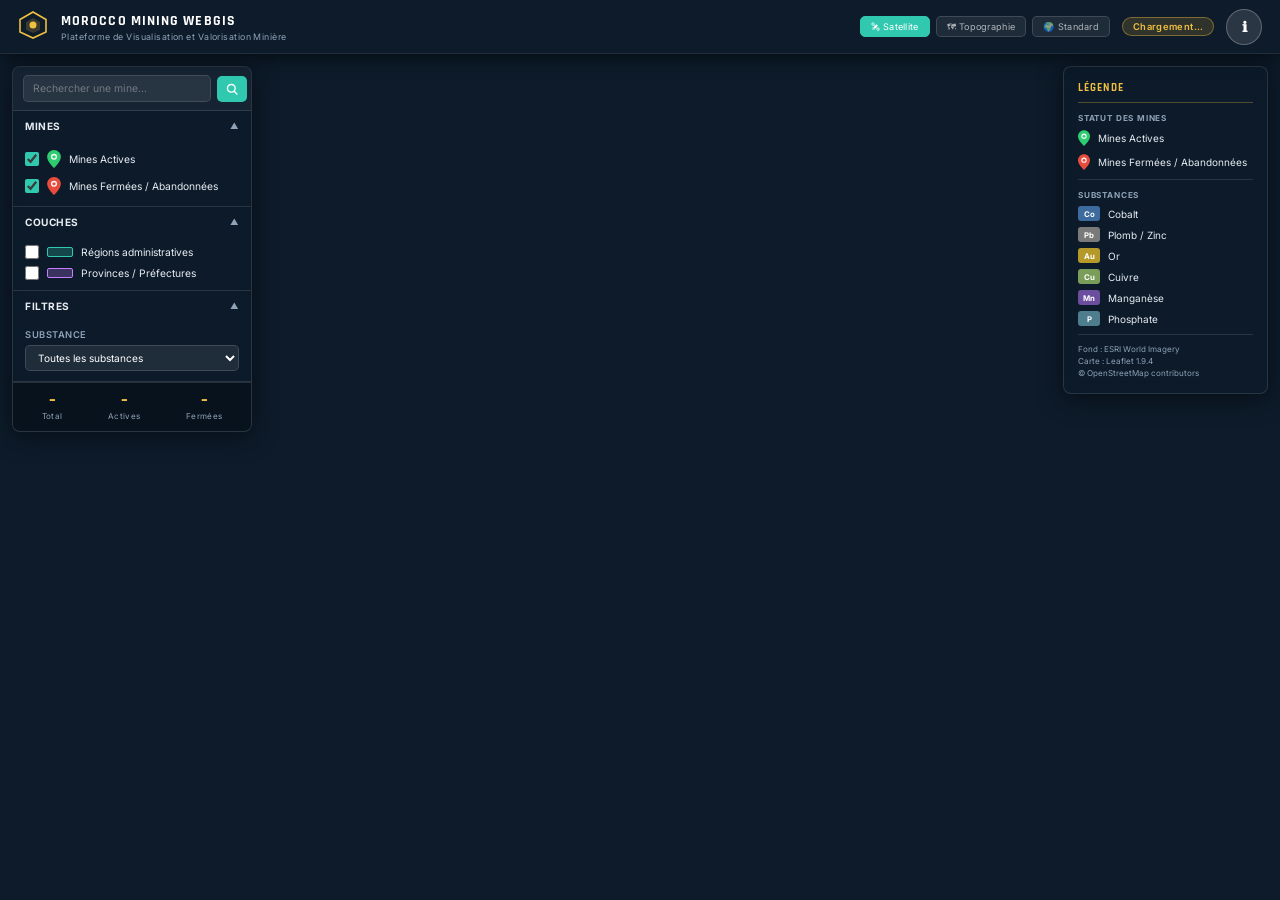
==== index.html @ fded6b50 "Prettier code shape and province regions couches and pdf done" ====
<!DOCTYPE html>
<html lang="fr">
<head>
<meta charset="UTF-8"/>
<meta name="viewport" content="width=device-width, initial-scale=1.0"/>
<title>Morocco Mining WebGIS</title>
<link rel="stylesheet" href="https://unpkg.com/leaflet@1.9.4/dist/leaflet.css"
  integrity="sha256-p4NxAoJBhIIN+hmNHrzRCf9tD/miZyoHS5obTRR9BMY=" crossorigin="anonymous"/>
<link href="https://fonts.googleapis.com/css2?family=Rajdhani:wght@500;600;700&family=Inter:wght@300;400;500;600&display=swap" rel="stylesheet"/>
<link rel="stylesheet" href="css/style.css"/>
<meta name="description" content="Morocco Mining WebGIS — Plateforme nationale de visualisation et valorisation minière. Cartographie interactive des sites miniers actifs et fermés du Maroc, données géologiques, environnementales et de production."/>
<meta property="og:title" content="Morocco Mining WebGIS"/>
<meta property="og:description" content="Plateforme nationale de visualisation et valorisation minière du Maroc."/>
<meta property="og:type" content="website"/>
<link rel="icon" type="image/svg+xml" href="data:image/svg+xml,%3Csvg xmlns='http://www.w3.org/2000/svg' viewBox='0 0 30 30'%3E%3Crect width='30' height='30' fill='%230d1b2a'/%3E%3Cpolygon points='15,3 27,9.5 27,21.5 15,28 3,21.5 3,9.5' stroke='%23f0c040' stroke-width='1.8' fill='none'/%3E%3Cpolygon points='15,9 21,12.5 21,19.5 15,23 9,19.5 9,12.5' fill='%23f0c040' opacity='.3'/%3E%3Ccircle cx='15' cy='15' r='3.2' fill='%23f0c040'/%3E%3C/svg%3E"/>
<!--
  Content-Security-Policy : désormais définie côté serveur via le fichier .htaccess
  (plus fiable et plus complète qu'une balise <meta>, notamment pour frame-ancestors).
  Voir le fichier .htaccess fourni séparément.
-->
</head>
<body>

<!-- ══════════════════════════════════════════
     TOP BAR
══════════════════════════════════════════ -->
<header class="topbar">
  <div class="topbar-left">
    <div class="topbar-logo">
      <svg viewBox="0 0 30 30" fill="none">
        <polygon points="15,2 28,9.5 28,22 15,28 2,22 2,9.5" stroke="#f0c040" stroke-width="1.6" fill="none"/>
        <polygon points="15,8 22,12 22,20 15,23 8,20 8,12" fill="#f0c040" opacity=".2"/>
        <circle cx="15" cy="15" r="3.5" fill="#f0c040"/>
      </svg>
    </div>
    <div>
      <div class="topbar-title">Morocco Mining WebGIS</div>
      <div class="topbar-subtitle">Plateforme de Visualisation et Valorisation Minière</div>
    </div>
  </div>
  <div style="display:flex;align-items:center;gap:12px;">
    <!-- Basemap switcher -->
    <div class="basemap-switcher">
      <button class="bm-btn active" id="bm-satellite">🛰 Satellite</button>
      <button class="bm-btn" id="bm-topo">🗺 Topographie</button>
      <button class="bm-btn" id="bm-osm">🌍 Standard</button>
    </div>
    <span class="topbar-badge" id="topbar-count">Chargement…</span>
    <button class="btn-info" id="btn-about" title="À propos de ce site">ℹ</button>
  </div>
</header>

<!-- ══ MODAL À PROPOS ══ -->
<div class="about-overlay" id="about-overlay" onclick="if(event.target===this)closeAbout()">
  <div class="about-modal">
    <div class="about-header">
      <div class="about-logo">
        <svg viewBox="0 0 40 40" fill="none">
          <polygon points="20,2 37,11.5 37,29.5 20,38 3,29.5 3,11.5" stroke="#f0c040" stroke-width="1.8" fill="none"/>
          <polygon points="20,9 30,14.5 30,26 20,31 10,26 10,14.5" fill="#f0c040" opacity=".2"/>
          <circle cx="20" cy="20" r="4.5" fill="#f0c040"/>
        </svg>
        <div>
          <div class="about-header-title">Morocco Mining WebGIS</div>
          <div class="about-header-sub">Plateforme Nationale de Visualisation et Valorisation Minière</div>
        </div>
      </div>
      <button class="about-close" onclick="closeAbout()">✕</button>
    </div>
    <div class="about-body">
      <div class="about-section-title">Objectif de la plateforme</div>
      <p>
        Morocco Mining WebGIS est une plateforme numérique nationale développée dans le cadre d'un projet de thèse doctorale.
        Elle a pour objectif de centraliser, visualiser et analyser les données minières du Maroc à travers une interface cartographique interactive.
      </p>
      <p>
        La plateforme permet de localiser les sites miniers historiques et actifs, d'accéder aux fiches scientifiques détaillées
        de chaque mine, et de consulter les données géologiques, environnementales et de production issues de la littérature scientifique.
      </p>

      <div class="about-section-title">Contenu & données</div>
      <div class="about-grid">
        <div class="about-card">
          <div class="about-card-title">🪨 Géologie</div>
          <div class="about-card-text">Type de gisement, minéralogie, structure, genèse des corps minéralisés.</div>
        </div>
        <div class="about-card">
          <div class="about-card-title">⚗️ Géochimie</div>
          <div class="about-card-text">Contamination en métaux lourds, indices de pollution, potentiel DMA.</div>
        </div>
        <div class="about-card">
          <div class="about-card-title">🏭 Production</div>
          <div class="about-card-text">Historique d'exploitation, tonnages extraits, réserves et phases minières.</div>
        </div>
        <div class="about-card">
          <div class="about-card-title">🌿 Environnement</div>
          <div class="about-card-text">Impacts sur les sols, eaux souterraines et communautés exposées.</div>
        </div>
      </div>

      <div class="about-section-title">Légende des symboles</div>
      <div class="about-legend">
        <div class="about-legend-item">
          <svg width="34" height="40" viewBox="0 0 44 52">
            <circle cx="22" cy="21" r="19" fill="#eafaf1" stroke="#1a7a45" stroke-width="2.2"/>
            <path d="M8 21 Q8 7 22 6 Q36 7 36 21 Z" fill="#1a7a45"/>
            <rect x="6" y="20" width="32" height="4.5" rx="2.2" fill="#1a7a45"/>
            <rect x="14" y="12" width="16" height="11" rx="2" fill="#eafaf1" opacity=".85"/>
            <path d="M13 12 Q18 8 26 10" stroke="#eafaf1" stroke-width="2" fill="none" stroke-linecap="round" opacity=".6"/>
            <polygon points="22,42 15,31 29,31" fill="#1a7a45"/>
          </svg>
          Mine active (en exploitation)
        </div>
        <div class="about-legend-item">
          <svg width="34" height="40" viewBox="0 0 44 52">
            <circle cx="22" cy="21" r="19" fill="#fdf0ef" stroke="#c0392b" stroke-width="2.2"/>
            <path d="M8 21 Q8 7 22 6 Q36 7 36 21 Z" fill="#c0392b"/>
            <rect x="6" y="20" width="32" height="4.5" rx="2.2" fill="#c0392b"/>
            <rect x="14" y="12" width="16" height="11" rx="2" fill="#fdf0ef" opacity=".85"/>
            <path d="M13 12 Q18 8 26 10" stroke="#fdf0ef" stroke-width="2" fill="none" stroke-linecap="round" opacity=".6"/>
            <polygon points="22,42 15,31 29,31" fill="#c0392b"/>
          </svg>
          Mine fermée ou abandonnée
        </div>
      </div>

      <div style="margin-top:16px;padding-top:14px;border-top:1px solid #dde1e8;text-align:center;">
        <div style="font-size:12pt;font-weight:700;color:#1a1f2e;font-family:'Times New Roman',Times,serif;margin-bottom:4px;">
          IMAD SEFRITI
        </div>
        <div style="font-size:10.5pt;color:#718096;">
          Développé dans le cadre d'une thèse doctorale · Université Cadi Ayyad, Marrakech · 2026
        </div>
      </div>
    </div>
  </div>
</div>

<!-- ══════════════════════════════════════════
     MAP
══════════════════════════════════════════ -->
<div id="map"></div>

<!-- ══════════════════════════════════════════
     LEFT PANEL
══════════════════════════════════════════ -->
<div class="left-panel">

  <!-- Search -->
  <div class="lp-search">
    <input type="text" id="search-input" placeholder="Rechercher une mine…" autocomplete="off"/>
    <button id="search-btn" aria-label="Rechercher">
      <svg viewBox="0 0 20 20" fill="none">
        <circle cx="9" cy="9" r="5.5" stroke="currentColor" stroke-width="2"/>
        <path d="M13.5 13.5L17 17" stroke="currentColor" stroke-width="2" stroke-linecap="round"/>
      </svg>
    </button>
  </div>
  <div class="lp-results" id="lp-results" hidden></div>

  <!-- Scrollable layers -->
  <div class="lp-scroll">

    <!-- Mines group -->
    <div class="lp-group">
      <div class="lp-group-header" data-target="grp-mines">
        <span class="lp-group-title">Mines</span>
        <span class="lp-chevron" id="chev-mines">▲</span>
      </div>
      <div class="lp-group-body" id="grp-mines">
        <label class="lp-layer">
          <input type="checkbox" id="chk-active" checked/>
          <span class="lp-pin active"></span>
          Mines Actives
        </label>
        <label class="lp-layer">
          <input type="checkbox" id="chk-inactive" checked/>
          <span class="lp-pin closed"></span>
          Mines Fermées / Abandonnées
        </label>
      </div>
    </div>

    <!-- Couches complémentaires -->
    <div class="lp-group">
      <div class="lp-group-header" data-target="grp-layers">
        <span class="lp-group-title">Couches</span>
        <span class="lp-chevron" id="chev-layers">▲</span>
      </div>
      <div class="lp-group-body" id="grp-layers">
        <label class="lp-layer">
          <input type="checkbox" id="chk-regions"/>
          <span class="lp-swatch" style="background:rgba(48,201,176,.25);border-color:#30c9b0;"></span>
          Régions administratives
        </label>
        <label class="lp-layer">
          <input type="checkbox" id="chk-provinces"/>
          <span class="lp-swatch" style="background:rgba(199,125,255,.25);border-color:#c77dff;"></span>
          Provinces / Préfectures
        </label>
      </div>
    </div>

    <!-- Filtre statut -->
    <div class="lp-group">
      <div class="lp-group-header" data-target="grp-filter">
        <span class="lp-group-title">Filtres</span>
        <span class="lp-chevron" id="chev-filter">▲</span>
      </div>
      <div class="lp-group-body" id="grp-filter">
        <div style="display:flex;flex-direction:column;gap:5px;">
          <label style="font-size:.72rem;color:var(--text-muted);font-weight:600;letter-spacing:.06em;text-transform:uppercase;">Substance</label>
          <select id="filter-sub" style="background:rgba(255,255,255,.08);border:1px solid rgba(255,255,255,.15);border-radius:5px;color:#fff;font-family:'Inter',sans-serif;font-size:.78rem;padding:5px 8px;outline:none;cursor:pointer;">
            <option value="">Toutes les substances</option>
            <option value="Soufre">Soufre</option>
            <option value="Cobalt">Cobalt</option>
            <option value="Plomb">Plomb</option>
            <option value="Zinc">Zinc</option>
            <option value="Or">Or</option>
            <option value="Argent">Argent</option>
            <option value="Cuivre">Cuivre</option>
            <option value="Manganèse">Manganèse</option>
            <option value="Phosphate">Phosphate</option>
            <option value="Nickel">Nickel</option>
            <option value="Mercure">Mercure</option>
            <option value="Molybdène">Molybdène</option>
            <option value="Tungstène">Tungstène</option>
            <option value="Charbon">Charbon</option>
          </select>
        </div>
      </div>
    </div>

  </div><!-- end lp-scroll -->

  <!-- Stats -->
  <div class="lp-stats">
    <div class="lp-stat"><span id="s-total">–</span><small>Total</small></div>
    <div class="lp-stat"><span id="s-active">–</span><small>Actives</small></div>
    <div class="lp-stat"><span id="s-closed">–</span><small>Fermées</small></div>
  </div>
</div>

<!-- ══════════════════════════════════════════
     RIGHT PANEL
══════════════════════════════════════════ -->
<div class="right-panel">
  <div class="rp-title">Légende</div>

  <div class="rp-section">Statut des mines</div>
  <div class="rp-item"><span class="rp-pin active"></span>Mines Actives</div>
  <div class="rp-item"><span class="rp-pin closed"></span>Mines Fermées / Abandonnées</div>

  <div class="rp-divider"></div>
  <div class="rp-section">Substances</div>
  <div class="rp-item"><span class="rp-chip" style="background:#3d6b9e">Co</span>Cobalt</div>
  <div class="rp-item"><span class="rp-chip" style="background:#7a7a7a">Pb</span>Plomb / Zinc</div>
  <div class="rp-item"><span class="rp-chip" style="background:#b59a2a">Au</span>Or</div>
  <div class="rp-item"><span class="rp-chip" style="background:#7a9e5a">Cu</span>Cuivre</div>
  <div class="rp-item"><span class="rp-chip" style="background:#6b4e9e">Mn</span>Manganèse</div>
  <div class="rp-item"><span class="rp-chip" style="background:#4e7e8e">P</span>Phosphate</div>

  <div class="rp-divider"></div>
  <div style="font-size:.62rem;color:var(--text-muted);line-height:1.5;">
    Fond : ESRI World Imagery<br/>
    Carte : Leaflet 1.9.4<br/>
    © OpenStreetMap contributors
  </div>
</div>

<!-- ══════════════════════════════════════════
     POPUP CARD
══════════════════════════════════════════ -->
<div class="mine-popup" id="mine-popup" hidden>
  <button class="popup-close" id="popup-close">✕</button>
  <div class="popup-body" id="popup-body"></div>
</div>

<!-- ══════════════════════════════════════════
     SCRIPTS
══════════════════════════════════════════ -->
<script src="https://unpkg.com/leaflet@1.9.4/dist/leaflet.js"
  integrity="sha256-20nQCchB9co0qIjJZRGuk2/Z9VM+kNiyxNV1lvTlZBo=" crossorigin="anonymous"></script>
<script src="https://cdnjs.cloudflare.com/ajax/libs/html2pdf.js/0.10.2/html2pdf.bundle.min.js"
  integrity="sha384-aBc0BOllaGWrQx51DYt978St/L7B+21jzNGc4N/jnGD0NxGwj8S/ftRgW0AkXIak" crossorigin="anonymous"></script>
<script src="js/app.js"></script>

<!-- LIGHTBOX -->
<div class="lightbox" id="lightbox" onclick="closeLightbox(event)">
  <button class="lightbox-close" onclick="closeLightboxBtn()">✕</button>
  <button class="lightbox-nav prev" onclick="lightboxNav(-1,event)">‹</button>
  <button class="lightbox-nav next" onclick="lightboxNav(+1,event)">›</button>
  <img id="lb-img" src="" alt="">
  <div class="lightbox-caption" id="lb-caption"></div>
  <div class="lightbox-sub"    id="lb-sub"></div>
  <div class="lightbox-counter" id="lb-counter"></div>
</div>

</body>
</html>
---- css/style.css ----
/* ══════════════════════════════════════════
   RESET & BASE
══════════════════════════════════════════ */
*, *::before, *::after { box-sizing: border-box; margin: 0; padding: 0; }

:root {
  --topbar-h:   54px;
  --topbar-bg:  #0d1b2a;
  --panel-bg:   rgba(13, 27, 42, 0.92);
  --panel-br:   8px;
  --panel-sh:   0 4px 24px rgba(0,0,0,.5);
  --accent:     #f0c040;
  --teal:       #30c9b0;
  --text-light: #e8edf3;
  --text-muted: #8fa3b8;
  --border:     rgba(255,255,255,0.12);

  --pin-active:    #2ecc71;
  --pin-closed:    #e74c3c;
  --pin-abandoned: #e74c3c;

  --dom-rif:    #6b8f71;
  --dom-meseta: #8b7355;
  --dom-atlas:  #b5762a;
  --dom-anti:   #c4703f;
  --dom-sahara: #d4a853;
}

html, body {
  width: 100%; height: 100%;
  font-family: 'Inter', sans-serif;
  font-size: 13px;
  overflow: hidden;
  background: #0d1b2a;
}

/* ══════════════════════════════════════════
   TOP BAR
══════════════════════════════════════════ */
.topbar {
  position: fixed;
  top: 0; left: 0; right: 0;
  height: var(--topbar-h);
  background: var(--topbar-bg);
  border-bottom: 1px solid rgba(255,255,255,0.08);
  display: flex;
  align-items: center;
  justify-content: space-between;
  padding: 0 18px;
  z-index: 2000;
  box-shadow: 0 2px 20px rgba(0,0,0,.6);
}

.topbar-left {
  display: flex;
  align-items: center;
  gap: 13px;
}

.topbar-logo svg { width: 30px; height: 30px; flex-shrink: 0; }

.topbar-title {
  font-family: 'Rajdhani', sans-serif;
  font-size: 1.05rem;
  font-weight: 700;
  color: #fff;
  letter-spacing: 0.08em;
  text-transform: uppercase;
}

.topbar-subtitle {
  font-size: 0.68rem;
  color: var(--text-muted);
  letter-spacing: 0.05em;
  margin-top: 1px;
}

.topbar-badge {
  background: rgba(240,192,64,.15);
  border: 1px solid rgba(240,192,64,.4);
  color: var(--accent);
  font-size: 0.72rem;
  font-weight: 600;
  padding: 3px 10px;
  border-radius: 20px;
  letter-spacing: 0.04em;
}

/* Basemap switcher */
.basemap-switcher {
  display: flex;
  gap: 6px;
  align-items: center;
}
.bm-btn {
  background: rgba(255,255,255,.07);
  border: 1px solid rgba(255,255,255,.15);
  color: rgba(255,255,255,.65);
  font-size: 0.7rem;
  font-family: 'Inter', sans-serif;
  padding: 4px 10px;
  border-radius: 5px;
  cursor: pointer;
  transition: all .15s;
  letter-spacing: 0.03em;
}
.bm-btn:hover { background: rgba(255,255,255,.13); color: #fff; }
.bm-btn.active {
  background: var(--teal);
  border-color: var(--teal);
  color: #fff;
}

/* ══════════════════════════════════════════
   MAP — fills everything below topbar
══════════════════════════════════════════ */
#map {
  position: fixed;
  top: var(--topbar-h);
  left: 0; right: 0; bottom: 0;
  z-index: 1;
}

/* ══════════════════════════════════════════
   LEFT PANEL
══════════════════════════════════════════ */
.left-panel {
  position: fixed;
  top: calc(var(--topbar-h) + 12px);
  left: 12px;
  width: 240px;
  background: var(--panel-bg);
  backdrop-filter: blur(8px);
  -webkit-backdrop-filter: blur(8px);
  border: 1px solid var(--border);
  border-radius: var(--panel-br);
  box-shadow: var(--panel-sh);
  z-index: 1000;
  display: flex;
  flex-direction: column;
  overflow: hidden;
  max-height: calc(100vh - var(--topbar-h) - 24px);
}

/* Search */
.lp-search {
  display: flex;
  align-items: center;
  gap: 6px;
  padding: 8px 10px;
  border-bottom: 1px solid var(--border);
  background: rgba(255,255,255,.04);
}
.lp-search input {
  flex: 1;
  background: rgba(255,255,255,.08);
  border: 1px solid rgba(255,255,255,.12);
  border-radius: 5px;
  padding: 6px 9px;
  font-family: 'Inter', sans-serif;
  font-size: 0.8rem;
  color: #fff;
  outline: none;
  transition: border .15s;
}
.lp-search input::placeholder { color: rgba(255,255,255,.35); }
.lp-search input:focus { border-color: var(--teal); }
.lp-search button {
  background: var(--teal);
  border: none;
  border-radius: 5px;
  padding: 6px 8px;
  cursor: pointer;
  color: #fff;
  display: flex;
  align-items: center;
  justify-content: center;
  flex-shrink: 0;
}
.lp-search button svg { width: 14px; height: 14px; }

/* Search results */
.lp-results {
  background: rgba(10,20,35,.96);
  border-bottom: 1px solid var(--border);
  max-height: 200px;
  overflow-y: auto;
}
.lp-result-item {
  padding: 8px 12px;
  display: flex;
  align-items: center;
  gap: 9px;
  cursor: pointer;
  border-bottom: 1px solid rgba(255,255,255,.05);
  transition: background .1s;
}
.lp-result-item:hover { background: rgba(48,201,176,.1); }
.lp-result-dot { width: 8px; height: 8px; border-radius: 50%; flex-shrink: 0; }
.lp-result-name { font-size: 0.82rem; font-weight: 600; color: #fff; }
.lp-result-sub  { font-size: 0.7rem; color: var(--text-muted); margin-top: 1px; }
.lp-no-result   { padding: 10px 12px; font-size: 0.78rem; color: var(--text-muted); }

/* Layer groups */
.lp-scroll { overflow-y: auto; flex: 1; }

.lp-group { border-bottom: 1px solid var(--border); }

.lp-group-header {
  display: flex;
  align-items: center;
  justify-content: space-between;
  padding: 9px 12px;
  cursor: pointer;
  user-select: none;
  transition: background .12s;
}
.lp-group-header:hover { background: rgba(255,255,255,.05); }

.lp-group-title {
  font-size: 0.78rem;
  font-weight: 700;
  letter-spacing: 0.05em;
  text-transform: uppercase;
  color: var(--text-light);
}
.lp-chevron { color: var(--text-muted); font-size: 0.65rem; transition: transform .2s; }
.lp-chevron.shut { transform: rotate(180deg); }

.lp-group-body { padding: 8px 12px 10px; display: flex; flex-direction: column; gap: 7px; }
.lp-group-body.hidden { display: none; }

.lp-layer {
  display: flex;
  align-items: center;
  gap: 8px;
  cursor: pointer;
  font-size: 0.79rem;
  color: var(--text-light);
  user-select: none;
}
.lp-layer input[type="checkbox"] {
  accent-color: var(--teal);
  width: 14px; height: 14px;
  cursor: pointer; flex-shrink: 0;
}

/* Pin icons */
.lp-pin { width: 14px; height: 20px; flex-shrink: 0; background-size: contain; background-repeat: no-repeat; background-position: center; display: inline-block; }
.lp-pin.active   { background-image: url("data:image/svg+xml,%3Csvg xmlns='http://www.w3.org/2000/svg' viewBox='0 0 32 42'%3E%3Cpath d='M16 0C7.2 0 0 7.2 0 16c0 12 16 26 16 26S32 28 32 16C32 7.2 24.8 0 16 0z' fill='%232ecc71'/%3E%3Ccircle cx='16' cy='16' r='7' fill='white'/%3E%3Ccircle cx='16' cy='16' r='4' fill='%232ecc71'/%3E%3C/svg%3E"); }
.lp-pin.closed   { background-image: url("data:image/svg+xml,%3Csvg xmlns='http://www.w3.org/2000/svg' viewBox='0 0 32 42'%3E%3Cpath d='M16 0C7.2 0 0 7.2 0 16c0 12 16 26 16 26S32 28 32 16C32 7.2 24.8 0 16 0z' fill='%23e74c3c'/%3E%3Ccircle cx='16' cy='16' r='7' fill='white'/%3E%3Ccircle cx='16' cy='16' r='4' fill='%23e74c3c'/%3E%3C/svg%3E"); }

.lp-swatch { width: 26px; height: 10px; border-radius: 2px; flex-shrink: 0; display: inline-block; border: 1px solid rgba(255,255,255,.15); }
.lp-dot    { width: 10px; height: 10px; border-radius: 2px; flex-shrink: 0; display: inline-block; }

.lp-domain-list { display: flex; flex-direction: column; gap: 5px; padding-left: 22px; margin-top: 3px; }
.lp-domain-list span { display: flex; align-items: center; gap: 7px; font-size: 0.74rem; color: var(--text-muted); }

/* Stats bar */
.lp-stats {
  display: flex;
  justify-content: space-around;
  padding: 10px 6px;
  background: rgba(0,0,0,.3);
  border-top: 1px solid var(--border);
  flex-shrink: 0;
}
.lp-stat { display: flex; flex-direction: column; align-items: center; gap: 1px; }
.lp-stat span { font-family: 'Rajdhani', sans-serif; font-size: 1.3rem; font-weight: 700; color: var(--accent); line-height: 1; }
.lp-stat small { font-size: 0.62rem; color: var(--text-muted); letter-spacing: 0.04em; }

/* ══════════════════════════════════════════
   RIGHT PANEL — Legend
══════════════════════════════════════════ */
.right-panel {
  position: fixed;
  top: calc(var(--topbar-h) + 12px);
  right: 12px;
  width: 205px;
  background: var(--panel-bg);
  backdrop-filter: blur(8px);
  -webkit-backdrop-filter: blur(8px);
  border: 1px solid var(--border);
  border-radius: var(--panel-br);
  box-shadow: var(--panel-sh);
  z-index: 1000;
  padding: 14px;
  max-height: calc(100vh - var(--topbar-h) - 24px);
  overflow-y: auto;
}

.rp-title {
  font-family: 'Rajdhani', sans-serif;
  font-size: 0.85rem;
  font-weight: 700;
  letter-spacing: 0.1em;
  text-transform: uppercase;
  color: var(--accent);
  margin-bottom: 10px;
  padding-bottom: 7px;
  border-bottom: 1px solid rgba(240,192,64,.3);
}

.rp-section { font-size: 0.63rem; font-weight: 700; letter-spacing: 0.1em; text-transform: uppercase; color: var(--text-muted); margin: 10px 0 6px; }

.rp-item {
  display: flex;
  align-items: center;
  gap: 8px;
  font-size: 0.77rem;
  color: var(--text-light);
  margin-bottom: 6px;
}

.rp-pin { width: 12px; height: 18px; flex-shrink: 0; background-size: contain; background-repeat: no-repeat; background-position: center; display: inline-block; }
.rp-pin.active { background-image: url("data:image/svg+xml,%3Csvg xmlns='http://www.w3.org/2000/svg' viewBox='0 0 32 42'%3E%3Cpath d='M16 0C7.2 0 0 7.2 0 16c0 12 16 26 16 26S32 28 32 16C32 7.2 24.8 0 16 0z' fill='%232ecc71'/%3E%3Ccircle cx='16' cy='16' r='7' fill='white'/%3E%3Ccircle cx='16' cy='16' r='4' fill='%232ecc71'/%3E%3C/svg%3E"); }
.rp-pin.closed { background-image: url("data:image/svg+xml,%3Csvg xmlns='http://www.w3.org/2000/svg' viewBox='0 0 32 42'%3E%3Cpath d='M16 0C7.2 0 0 7.2 0 16c0 12 16 26 16 26S32 28 32 16C32 7.2 24.8 0 16 0z' fill='%23e74c3c'/%3E%3Ccircle cx='16' cy='16' r='7' fill='white'/%3E%3Ccircle cx='16' cy='16' r='4' fill='%23e74c3c'/%3E%3C/svg%3E"); }

.rp-swatch { width: 14px; height: 10px; border-radius: 2px; flex-shrink: 0; display: inline-block; }
.rp-chip { width: 22px; height: 15px; border-radius: 3px; display: inline-flex; align-items: center; justify-content: center; font-size: 0.6rem; font-weight: 700; color: #fff; flex-shrink: 0; }
.rp-divider { height: 1px; background: var(--border); margin: 8px 0; }

/* ══════════════════════════════════════════
   POPUP CARD
══════════════════════════════════════════ */
.mine-popup {
  --pp-bg:#ffffff; --pp-bg2:#f7f8fa; --pp-bg3:#eef0f4;
  --pp-border:#dde1e8; --pp-text:#1a1f2e; --pp-text2:#4a5568; --pp-text3:#718096;
  --pp-green:#1a7a45; --pp-green-bg:#eafaf1; --pp-green-bd:#a8d5bc;
  --pp-red:#c0392b;   --pp-red-bg:#fdf0ef;   --pp-red-bd:#e8b4b0;
  position:fixed; top:var(--topbar-h); left:0; right:0; bottom:0;
  width:100vw; height:calc(100vh - var(--topbar-h)); max-height:none;
  overflow-y:auto; background:#ffffff;
  border:none; border-top:3px solid #1a7a45; border-radius:0;
  box-shadow:0 -4px 24px rgba(0,0,0,.1);
  z-index:1500; animation:fsIn .25s ease;
  font-family:'Times New Roman',Times,serif;
  font-size:12pt;
}
@keyframes fsIn { from{opacity:0;transform:translateY(16px)} to{opacity:1;transform:translateY(0)} }

/* Grilles */
.fs-l4{display:grid;grid-template-columns:1fr 1fr 1fr 1fr;gap:14px;margin:0 0 18px}
.fs-l3{display:grid;grid-template-columns:1fr 1fr 1fr;gap:14px;margin:0 0 18px}
.fs-l2{display:grid;grid-template-columns:1fr 1fr;gap:14px;margin:0 0 18px}
.fs-lf{margin:0 0 18px}

/* Carte */
.fsc{background:#f7f8fa;border:1px solid #dde1e8;border-radius:10px;padding:14px 18px}

/* Titre vert */
.fsct{font-size:14pt;font-weight:700;letter-spacing:.04em;text-transform:uppercase;
  color:#1a7a45;border-bottom:2px solid #d4edda;padding-bottom:6px;margin-bottom:12px;
  display:flex;align-items:center;gap:6px;font-family:'Times New Roman',Times,serif;}
.fsct::before{content:'';display:inline-block;width:3px;height:14px;
  background:#1a7a45;border-radius:2px;flex-shrink:0}

/* Titre rouge */
.fsct-red{font-size:14pt;font-weight:700;letter-spacing:.04em;text-transform:uppercase;
  color:#c0392b;border-bottom:2px solid #fde8e6;padding-bottom:6px;margin-bottom:12px;
  display:flex;align-items:center;gap:6px;font-family:'Times New Roman',Times,serif;}
.fsct-red::before{content:'';display:inline-block;width:3px;height:14px;
  background:#c0392b;border-radius:2px;flex-shrink:0}

/* Fermer */
.popup-close{position:fixed;top:calc(var(--topbar-h) + 12px);right:18px;margin:0;
  background:#fff;border:1.5px solid #dde1e8;width:32px;height:32px;border-radius:50%;
  cursor:pointer;font-size:.8rem;color:#4a5568;transition:all .15s;
  z-index:1600;display:flex;align-items:center;justify-content:center;
  box-shadow:0 2px 8px rgba(0,0,0,.1)}
.popup-close:hover{background:#c0392b;color:#fff;border-color:#c0392b}

/* Corps */
.popup-body{padding:20px 36px 40px}

/* Header sticky */
.popup-header{display:flex;align-items:flex-start;gap:14px;margin-bottom:20px;
  padding:16px 36px 14px;background:#fff;border-bottom:2px solid #dde1e8;
  position:sticky;top:0;z-index:10;box-shadow:0 2px 8px rgba(0,0,0,.06)}

.popup-pin{width:40px;height:46px;flex-shrink:0;background-size:contain;background-repeat:no-repeat;margin-top:2px}
.popup-pin.active{background-image:url("data:image/svg+xml,%3Csvg xmlns='http://www.w3.org/2000/svg' viewBox='0 0 44 52'%3E%3Ccircle cx='22' cy='21' r='19' fill='%23eafaf1' stroke='%231a7a45' stroke-width='2.2'/%3E%3Cpath d='M8 21 Q8 7 22 6 Q36 7 36 21 Z' fill='%231a7a45'/%3E%3Crect x='6' y='20' width='32' height='4.5' rx='2.2' fill='%231a7a45'/%3E%3Crect x='14' y='12' width='16' height='11' rx='2' fill='%23eafaf1' opacity='.85'/%3E%3Cpath d='M13 12 Q18 8 26 10' stroke='%23eafaf1' stroke-width='2' fill='none' stroke-linecap='round' opacity='.6'/%3E%3Cpolygon points='22,42 15,31 29,31' fill='%231a7a45'/%3E%3C/svg%3E")}
.popup-pin.closed{background-image:url("data:image/svg+xml,%3Csvg xmlns='http://www.w3.org/2000/svg' viewBox='0 0 44 52'%3E%3Ccircle cx='22' cy='21' r='19' fill='%23fdf0ef' stroke='%23c0392b' stroke-width='2.2'/%3E%3Cpath d='M8 21 Q8 7 22 6 Q36 7 36 21 Z' fill='%23c0392b'/%3E%3Crect x='6' y='20' width='32' height='4.5' rx='2.2' fill='%23c0392b'/%3E%3Crect x='14' y='12' width='16' height='11' rx='2' fill='%23fdf0ef' opacity='.85'/%3E%3Cpath d='M13 12 Q18 8 26 10' stroke='%23fdf0ef' stroke-width='2' fill='none' stroke-linecap='round' opacity='.6'/%3E%3Cpolygon points='22,42 15,31 29,31' fill='%23c0392b'/%3E%3C/svg%3E")}

/* Nom mine */
.popup-mine-name{font-family:'Times New Roman',Times,serif;font-size:2.1rem;font-weight:700;color:#1a1f2e;line-height:1.1;}

/* Tags */
.popup-tags{display:flex;flex-wrap:wrap;gap:6px;margin-top:7px}
.popup-tag{padding:3px 11px;border-radius:20px;font-size:.7rem;font-weight:600;letter-spacing:.04em}
.popup-tag.domain{background:#e8f4fd;color:#1a5fa8;border:1px solid #b8d8f0}
.popup-tag.status-active{background:#eafaf1;color:#1a7a45;border:1px solid #a8d5bc}
.popup-tag.status-closed{background:#fdf0ef;color:#c0392b;border:1px solid #e8b4b0}
.popup-tag.status-abandoned{background:#fdf0ef;color:#c0392b;border:1px solid #e8b4b0}

/* Grille champs */
.popup-grid{display:grid;grid-template-columns:repeat(auto-fill,minmax(180px,1fr));gap:10px 16px;margin-bottom:12px}
.popup-field label{display:block;font-size:12pt;font-weight:800;letter-spacing:.04em;
  text-transform:uppercase;color:#1a56a8;margin-bottom:5px;font-family:'Times New Roman',Times,serif;}
.popup-field span{font-size:12pt;color:#1a1f2e;font-weight:400;line-height:1.5;font-family:'Times New Roman',Times,serif;}

/* Coords */
.popup-coords{display:inline-flex;align-items:center;gap:6px;font-family:'Courier New',monospace;
  font-size:12pt;background:#eafaf1;border:1px solid #a8d5bc;border-radius:6px;font-family:'Times New Roman',Times,serif;
  padding:5px 12px;color:#1a7a45;margin-bottom:16px;font-weight:600}

/* Substances */
.popup-subs{display:flex;flex-wrap:wrap;gap:6px;margin-bottom:18px}
.sub-main{padding:5px 16px;border-radius:20px;font-size:12pt;font-weight:700;background:#1a7a45;color:#fff;font-family:'Times New Roman',Times,serif;}
.sub-other{padding:5px 16px;border-radius:20px;font-size:12pt;font-weight:500;
  background:#fff;color:#4a5568;border:1.5px solid #dde1e8}

/* Sections */
.popup-section{margin-bottom:14px}
.popup-section-title{font-size:14pt;font-weight:700;letter-spacing:.04em;text-transform:uppercase;
  color:#1a7a45;border-bottom:2px solid #eafaf1;padding-bottom:4px;margin-bottom:8px;font-family:'Times New Roman',Times,serif;}
.popup-section p{font-size:12pt;line-height:1.5;color:#4a5568;font-family:'Times New Roman',Times,serif;}
.popup-section ul{padding-left:18px;font-size:12pt;line-height:1.5;color:#4a5568;font-family:'Times New Roman',Times,serif;}
.popup-section li{margin-bottom:4px}

/* Tables */
.mine-popup table th{background:#eef0f4!important;color:#1a7a45!important;
  font-size:14pt!important;font-weight:700!important;letter-spacing:.04em!important;
  font-family:'Times New Roman',Times,serif!important;
  padding:9px 12px!important;border-bottom:2px solid #d4edda!important;text-align:left!important}
.mine-popup table td{padding:8px 12px!important;font-size:12pt!important;
  color:#1a1f2e!important;border-bottom:1px solid #dde1e8!important;vertical-align:middle!important;
  font-family:'Times New Roman',Times,serif!important;}
.mine-popup table tr:last-child td{border-bottom:none!important}
.mine-popup table tr:nth-child(even) td{background:#f7f8fa!important}

/* Télécharger */
.popup-dl{display:inline-flex;align-items:center;gap:6px;color:#1a7a45;font-size:12pt;font-family:'Times New Roman',Times,serif;
  font-weight:600;cursor:pointer;margin-top:12px;padding:7px 16px;
  background:#eafaf1;border:1.5px solid #a8d5bc;border-radius:8px;transition:all .15s}
.popup-dl:hover{background:#1a7a45;color:#fff}

/* Export PDF (html2pdf.js) : éviter les coupures de page au milieu d'une carte/tableau/image */
.fsc, .mine-popup table, .img-card, .fs-l2, .fs-l3, .fs-l4 {
  break-inside: avoid;
  page-break-inside: avoid;
}


/* ══════════════════════════════════════════
   LEAFLET OVERRIDES
══════════════════════════════════════════ */
.leaflet-control-zoom a {
  background: rgba(13,27,42,.9) !important;
  color: #fff !important;
  border-color: rgba(255,255,255,.15) !important;
}
.leaflet-control-zoom a:hover { background: var(--teal) !important; }

.leaflet-control-attribution {
  background: rgba(0,0,0,.5) !important;
  color: rgba(255,255,255,.5) !important;
  font-size: 0.6rem !important;
}
.leaflet-control-attribution a { color: rgba(255,255,255,.6) !important; }

/* mine tooltip */
.mine-tip {
  background: rgba(10,20,35,.95) !important;
  border: 1px solid rgba(48,201,176,.35) !important;
  color: #fff !important;
  font-family: 'Inter', sans-serif;
  font-size: 0.76rem;
  padding: 5px 10px;
  border-radius: 5px;
  box-shadow: 0 4px 14px rgba(0,0,0,.4);
  white-space: nowrap;
}
.mine-tip::before { display: none; }

/* ── Label permanent nom de mine ── */
.mine-label {
  background: rgba(255,255,255,.92) !important;
  border: 1px solid rgba(0,0,0,.12) !important;
  border-radius: 4px !important;
  box-shadow: 0 1px 5px rgba(0,0,0,.18) !important;
  color: #1a1f2e !important;
  font-family: 'Times New Roman', Times, serif !important;
  font-size: 11px !important;
  font-weight: 700 !important;
  padding: 2px 7px !important;
  white-space: nowrap !important;
  pointer-events: none !important;
}
.mine-label::before { display: none !important; }

/* ══════════════════════════════════════════
   RESPONSIVE
══════════════════════════════════════════ */
@media (max-width: 800px) {
  .topbar-title   { font-size: 0.8rem; }
  .topbar-subtitle, .topbar-badge, .basemap-switcher { display: none; }
  .right-panel    { display: none; }
  .left-panel     { width: 210px; }
  .mine-popup     { left: 8px; right: 8px; transform: none; width: auto; }
}

/* ═══════════════════════════════════════
   GALERIE D'IMAGES — FICHE MINE
═══════════════════════════════════════ */
.img-gallery {
  display: grid;
  grid-template-columns: repeat(3, 1fr);
  gap: 14px;
  margin: 0 0 18px;
}
.img-card {
  background: #f7f8fa;
  border: 1px solid #dde1e8;
  border-radius: 10px;
  overflow: hidden;
  cursor: pointer;
  transition: transform .2s, box-shadow .2s;
}
.img-card:hover {
  transform: translateY(-3px);
  box-shadow: 0 8px 24px rgba(0,0,0,.12);
}
.img-card img {
  width: 100%;
  height: 200px;
  object-fit: cover;
  display: block;
  background: #eef0f4;
}
.img-card-lbl {
  padding: 8px 12px;
  font-size: .72rem;
  font-weight: 600;
  color: #1a1f2e;
  border-top: 1px solid #dde1e8;
  background: #fff;
  text-align: center;
  letter-spacing: .02em;
}
.img-card-type {
  font-size: .6rem;
  color: #1a7a45;
  font-weight: 700;
  text-transform: uppercase;
  letter-spacing: .08em;
  margin-bottom: 2px;
}

/* Lightbox */
.lightbox {
  position: fixed;
  inset: 0;
  background: rgba(0,0,0,.92);
  z-index: 2000;
  display: none;
  align-items: center;
  justify-content: center;
  flex-direction: column;
  padding: 20px;
}
.lightbox.open { display: flex; }
.lightbox img {
  max-width: 90vw;
  max-height: 80vh;
  object-fit: contain;
  border-radius: 8px;
  box-shadow: 0 20px 60px rgba(0,0,0,.6);
}
.lightbox-caption {
  color: #fff;
  font-size: .9rem;
  font-weight: 600;
  margin-top: 14px;
  text-align: center;
}
.lightbox-sub {
  color: #a0aec0;
  font-size: .78rem;
  margin-top: 4px;
  text-align: center;
}
.lightbox-close {
  position: fixed;
  top: 20px; right: 24px;
  background: rgba(255,255,255,.15);
  border: 1.5px solid rgba(255,255,255,.3);
  color: #fff; font-size: 1.1rem;
  width: 38px; height: 38px;
  border-radius: 50%;
  cursor: pointer;
  display: flex; align-items: center; justify-content: center;
  transition: background .15s;
}
.lightbox-close:hover { background: #c0392b; border-color: #c0392b; }
.lightbox-nav {
  position: fixed;
  top: 50%; transform: translateY(-50%);
  background: rgba(255,255,255,.12);
  border: 1.5px solid rgba(255,255,255,.25);
  color: #fff; font-size: 1.3rem;
  width: 44px; height: 44px;
  border-radius: 50%; cursor: pointer;
  display: flex; align-items: center; justify-content: center;
  transition: background .15s;
}
.lightbox-nav:hover { background: rgba(255,255,255,.25); }
.lightbox-nav.prev { left: 20px; }
.lightbox-nav.next { right: 20px; }
.lightbox-counter {
  position: fixed;
  bottom: 24px;
  color: rgba(255,255,255,.6);
  font-size: .8rem;
}


/* ── Bouton Info topbar ── */
.btn-info {
  display: flex;
  align-items: center;
  justify-content: center;
  width: 36px; height: 36px;
  border-radius: 50%;
  background: rgba(255,255,255,.12);
  border: 1.5px solid rgba(255,255,255,.25);
  color: #fff;
  font-size: 1.1rem;
  font-weight: 700;
  cursor: pointer;
  transition: all .2s;
  flex-shrink: 0;
}
.btn-info:hover { background: var(--teal); border-color: var(--teal); }

/* ── Modal À propos ── */
.about-overlay {
  position: fixed; inset: 0;
  background: rgba(5,12,22,.72);
  backdrop-filter: blur(4px);
  z-index: 2000;
  display: none;
  align-items: center;
  justify-content: center;
  padding: 20px;
}
.about-overlay.open { display: flex; }
.about-modal {
  background: #fff;
  border-radius: 14px;
  box-shadow: 0 20px 60px rgba(0,0,0,.4);
  max-width: 680px;
  width: 100%;
  overflow: hidden;
  animation: fsIn .25s ease;
}
.about-header {
  background: #0d1b2a;
  padding: 22px 28px 18px;
  display: flex;
  align-items: flex-start;
  justify-content: space-between;
  gap: 12px;
}
.about-logo {
  display: flex;
  align-items: center;
  gap: 14px;
}
.about-logo svg { width: 42px; height: 42px; flex-shrink: 0; }
.about-header-title {
  font-family: 'Times New Roman', Times, serif;
  font-size: 1.3rem;
  font-weight: 700;
  color: #fff;
  line-height: 1.2;
}
.about-header-sub {
  font-size: .82rem;
  color: #a0aec0;
  margin-top: 4px;
  font-family: 'Times New Roman', Times, serif;
}
.about-close {
  background: rgba(255,255,255,.1);
  border: 1px solid rgba(255,255,255,.2);
  color: #fff; font-size: .9rem;
  width: 30px; height: 30px;
  border-radius: 50%; cursor: pointer;
  display: flex; align-items: center; justify-content: center;
  flex-shrink: 0; margin-top: 2px;
  transition: background .15s;
}
.about-close:hover { background: #c0392b; }
.about-body {
  padding: 24px 28px 28px;
  font-family: 'Times New Roman', Times, serif;
}
.about-section-title {
  font-size: 14pt;
  font-weight: 700;
  color: #1a7a45;
  margin: 0 0 10px;
  padding-bottom: 6px;
  border-bottom: 2px solid #d4edda;
  display: flex;
  align-items: center;
  gap: 8px;
}
.about-section-title::before {
  content: '';
  width: 4px; height: 16px;
  background: #1a7a45;
  border-radius: 2px;
  display: inline-block;
}
.about-body p {
  font-size: 12pt;
  color: #4a5568;
  line-height: 1.6;
  margin: 0 0 12px;
  text-align: justify;
}
.about-grid {
  display: grid;
  grid-template-columns: 1fr 1fr;
  gap: 10px;
  margin: 14px 0;
}
.about-card {
  background: #f7f8fa;
  border: 1px solid #dde1e8;
  border-radius: 8px;
  padding: 12px 14px;
}
.about-card-title {
  font-size: 11pt;
  font-weight: 700;
  color: #1a56a8;
  margin-bottom: 4px;
}
.about-card-text {
  font-size: 11pt;
  color: #4a5568;
  line-height: 1.45;
}
.about-legend {
  display: flex;
  gap: 16px;
  flex-wrap: wrap;
  margin: 12px 0;
}
.about-legend-item {
  display: flex;
  align-items: center;
  gap: 8px;
  font-size: 11pt;
  color: #1a1f2e;
}

/* ══════════════════════════════════════════
   PDF PREMIUM DOCUMENT — export uniquement
══════════════════════════════════════════ */
.pdf-document{position:relative;z-index:2999;width:718px;background:#fff;color:#18241f;font-family:'Inter',Arial,sans-serif;font-size:11px;line-height:1.55;letter-spacing:0}
.pdf-document *{box-sizing:border-box}
.pdf-cover{position:relative;overflow:hidden;background:#10251e;color:#fff;border-radius:0 0 18px 18px;margin-bottom:18px;break-inside:avoid;page-break-inside:avoid}
.pdf-cover:before,.pdf-cover:after{content:"";position:absolute;border:1px solid rgba(95,190,145,.14);border-radius:50%;pointer-events:none}
.pdf-cover:before{width:390px;height:390px;right:-180px;top:-235px}.pdf-cover:after{width:260px;height:260px;right:-100px;top:-165px}
.pdf-brand-row{position:relative;z-index:1;display:flex;justify-content:space-between;align-items:flex-start;padding:26px 30px 15px;border-bottom:1px solid rgba(255,255,255,.12)}
.pdf-brand{display:flex;align-items:center;gap:12px;color:#68d49f}.pdf-brand svg{width:36px;height:36px;flex:none}
.pdf-brand strong{display:block;color:#fff;font-family:'Rajdhani',Arial,sans-serif;font-size:15px;line-height:1.1;letter-spacing:.08em;text-transform:uppercase}.pdf-brand span{display:block;color:#a8c5b7;font-size:8px;margin-top:4px;letter-spacing:.04em}
.pdf-doc-meta{text-align:right}.pdf-doc-meta span{display:block;color:#68d49f;font-size:8px;font-weight:700;letter-spacing:.18em}.pdf-doc-meta strong{display:block;color:#fff;font-family:'Rajdhani',Arial,sans-serif;font-size:13px;margin-top:3px}
.pdf-cover-main{position:relative;z-index:1;padding:30px 30px 26px;max-width:620px}.pdf-eyebrow{color:#68d49f;font-size:8px;font-weight:800;letter-spacing:.2em;margin-bottom:8px}.pdf-cover h1{font-family:'Rajdhani',Arial,sans-serif;font-size:36px;line-height:1;margin:0 0 12px;letter-spacing:.01em;color:#fff}.pdf-cover-main>p{font-size:10px;line-height:1.6;color:#cfe0d8;max-width:570px;margin:14px 0 0}
.pdf-cover-tags{display:flex;gap:7px;flex-wrap:wrap}.pdf-cover-tags span{border:1px solid rgba(255,255,255,.22);background:rgba(255,255,255,.07);border-radius:20px;padding:4px 10px;font-size:8px;font-weight:700;letter-spacing:.04em}.pdf-cover-tags .active{color:#80e8b3;border-color:#3a9b6c}.pdf-cover-tags .inactive{color:#ffaaa2;border-color:#b95349}
.pdf-geo-band{position:relative;z-index:1;display:grid;grid-template-columns:1.1fr 1fr .9fr;background:#18372c;border-top:1px solid rgba(255,255,255,.1);padding:15px 30px}.pdf-geo-band>div{padding:0 16px;border-left:1px solid rgba(255,255,255,.12)}.pdf-geo-band>div:first-child{padding-left:0;border-left:0}.pdf-geo-band span,.pdf-fact span{display:block;color:#74b997;font-size:7px;font-weight:800;letter-spacing:.13em;text-transform:uppercase}.pdf-geo-band strong{display:block;color:#fff;font-size:9.5px;margin-top:4px}.pdf-geo-band small{display:block;color:#9db9ac;font-size:7.5px;margin-top:2px;min-height:11px}
.pdf-summary-row{display:grid;grid-template-columns:1fr 1.25fr 1.4fr .7fr;gap:9px;margin:0 0 22px}.pdf-fact{min-width:0;background:#f5f8f6;border:1px solid #dae5df;border-radius:8px;padding:10px 11px;break-inside:avoid}.pdf-fact strong{display:block;color:#18241f;font-size:9px;line-height:1.35;margin-top:4px;overflow-wrap:anywhere}.pdf-fact.highlight{background:#eef8f2;border-color:#b9dec9}.pdf-fact.highlight strong,.pdf-fact.success strong{color:#167047}.pdf-fact.danger{background:#fff3f1;border-color:#efcbc6}.pdf-fact.danger strong{color:#a73b32}
.pdf-report-body{padding:0 2px}.pdf-source-section,.pdf-resource-section{margin:0 0 22px}.pdf-section-kicker{font-size:7.5px;font-weight:800;color:#23845a;letter-spacing:.18em;margin-bottom:3px}.pdf-source-section>h2,.pdf-resource-section>h2{font-family:'Rajdhani',Arial,sans-serif;font-size:18px;color:#14251d;margin:0 0 11px;padding-bottom:7px;border-bottom:2px solid #cde6d7}
.pdf-data-note{border-left:3px solid #2b9a68;background:#f4f8f6;border-radius:0 7px 7px 0;padding:10px 12px;margin:0 0 8px;break-inside:avoid}.pdf-data-note.warning{border-left-color:#cf7b35;background:#fff8f1}.pdf-data-note h3{font-size:9px;color:#246a4d;margin:0 0 4px;text-transform:uppercase;letter-spacing:.05em}.pdf-data-note.warning h3{color:#9b5723}.pdf-data-note p{font-family:Georgia,'Times New Roman',serif;font-size:10px;color:#32433b;line-height:1.55;margin:0}
.pdf-facts-grid{display:grid;grid-template-columns:1fr 1fr;gap:7px;margin-top:10px}
.pdf-popup-content>.popup-coords,.pdf-popup-content>.popup-subs{margin-bottom:8px!important}.pdf-popup-content>.popup-coords{color:#557066!important;font-size:9px!important}
.pdf-popup-content .fsc{background:#fff!important;border:1px solid #dce5e0!important;border-radius:8px!important;box-shadow:none!important;padding:13px 15px!important;margin-bottom:11px!important;break-inside:auto!important;page-break-inside:auto!important}
.pdf-popup-content .fs-l2,.pdf-popup-content .fs-l3,.pdf-popup-content .fs-l4{gap:10px!important;break-inside:auto!important;page-break-inside:auto!important}.pdf-popup-content .fsct,.pdf-popup-content .fsct-red{font-family:'Rajdhani',Arial,sans-serif!important;font-size:12px!important;font-weight:800!important;color:#186a46!important;letter-spacing:.07em!important;border-bottom:1px solid #dce9e2!important;padding-bottom:6px!important;margin-bottom:9px!important}.pdf-popup-content .fsct-red{color:#a94339!important;border-color:#efd5d1!important}
.pdf-popup-content p,.pdf-popup-content li{font-family:Georgia,'Times New Roman',serif!important;font-size:9.5px!important;line-height:1.58!important;color:#293b33!important}.pdf-popup-content p{orphans:3;widows:3}.pdf-popup-content .popup-field{padding:5px 0!important;border-bottom:1px solid #edf1ef!important}.pdf-popup-content .popup-field label{font-family:'Inter',Arial,sans-serif!important;font-size:7.5px!important;color:#688077!important;text-transform:uppercase;letter-spacing:.06em}.pdf-popup-content .popup-field span{font-family:Georgia,'Times New Roman',serif!important;font-size:9.5px!important;color:#1d3027!important}
.pdf-popup-content table,.pdf-table{width:100%!important;border-collapse:collapse!important;font-size:8.5px!important;margin:7px 0!important;table-layout:fixed}.pdf-popup-content thead,.pdf-table thead{display:table-header-group}.pdf-popup-content tr,.pdf-table tr{break-inside:avoid;page-break-inside:avoid}.pdf-popup-content th,.pdf-table th{background:#eaf4ee!important;color:#155c3e!important;font-family:'Inter',Arial,sans-serif!important;font-size:7px!important;text-transform:uppercase;letter-spacing:.04em;text-align:left!important;padding:7px 6px!important;border-bottom:2px solid #bcd9c8!important;overflow-wrap:anywhere}.pdf-popup-content td,.pdf-table td{font-family:Georgia,'Times New Roman',serif!important;font-size:8.5px!important;line-height:1.35!important;color:#26382f!important;padding:7px 6px!important;border-bottom:1px solid #e6ece8!important;vertical-align:top!important;overflow-wrap:anywhere}
.pdf-popup-content a,.pdf-resource a{color:#15734b!important;text-decoration:none!important;border-bottom:1px solid #91c5aa}.pdf-popup-content .popup-tag{font-size:7px!important}.pdf-popup-content [style*="font-size:14pt"],.pdf-popup-content [style*="font-size:12pt"]{font-size:9.5px!important}
.pdf-resource-grid{display:grid;grid-template-columns:1fr 1fr;gap:8px}.pdf-resource{display:flex;gap:10px;padding:10px 11px;border:1px solid #dce6e0;border-radius:8px;background:#f8faf9;break-inside:avoid}.pdf-resource>b{display:flex;align-items:center;justify-content:center;flex:none;width:25px;height:25px;border-radius:50%;background:#18372c;color:#7ee0aa;font-size:8px}.pdf-resource strong{font-size:9px;color:#1b3428}.pdf-resource p{font-size:8px;color:#657a70;margin:2px 0 4px}.pdf-resource a{font-size:7.5px}
.pdf-endnote{margin-top:18px;padding:10px 13px;background:#f1f5f3;border-top:2px solid #b9d6c6;break-inside:avoid}.pdf-endnote strong{font-size:8px;color:#1c6848;text-transform:uppercase;letter-spacing:.08em}.pdf-endnote p{font-family:Georgia,'Times New Roman',serif;font-size:8.5px;color:#586d63;line-height:1.5;margin:3px 0 0}
.pdf-document .about-overlay,.pdf-document .popup-dl{display:none!important}.popup-dl.is-loading{opacity:.65;cursor:wait}.pdf-generation-overlay{position:fixed;inset:0;z-index:3000;background:#0f211a;display:flex;align-items:center;justify-content:center;color:#fff;font-family:'Inter',Arial,sans-serif}.pdf-generation-overlay>div{display:flex;flex-direction:column;align-items:center;gap:8px}.pdf-generation-overlay span{width:34px;height:34px;border:3px solid rgba(255,255,255,.18);border-top-color:#68d49f;border-radius:50%;animation:pdfSpin .8s linear infinite}.pdf-generation-overlay strong{font-family:'Rajdhani',Arial,sans-serif;font-size:18px;letter-spacing:.06em}.pdf-generation-overlay small{color:#9fb9ad}@keyframes pdfSpin{to{transform:rotate(360deg)}}html.pdf-exporting,body.pdf-exporting{height:auto!important;min-height:100%!important;overflow:visible!important}
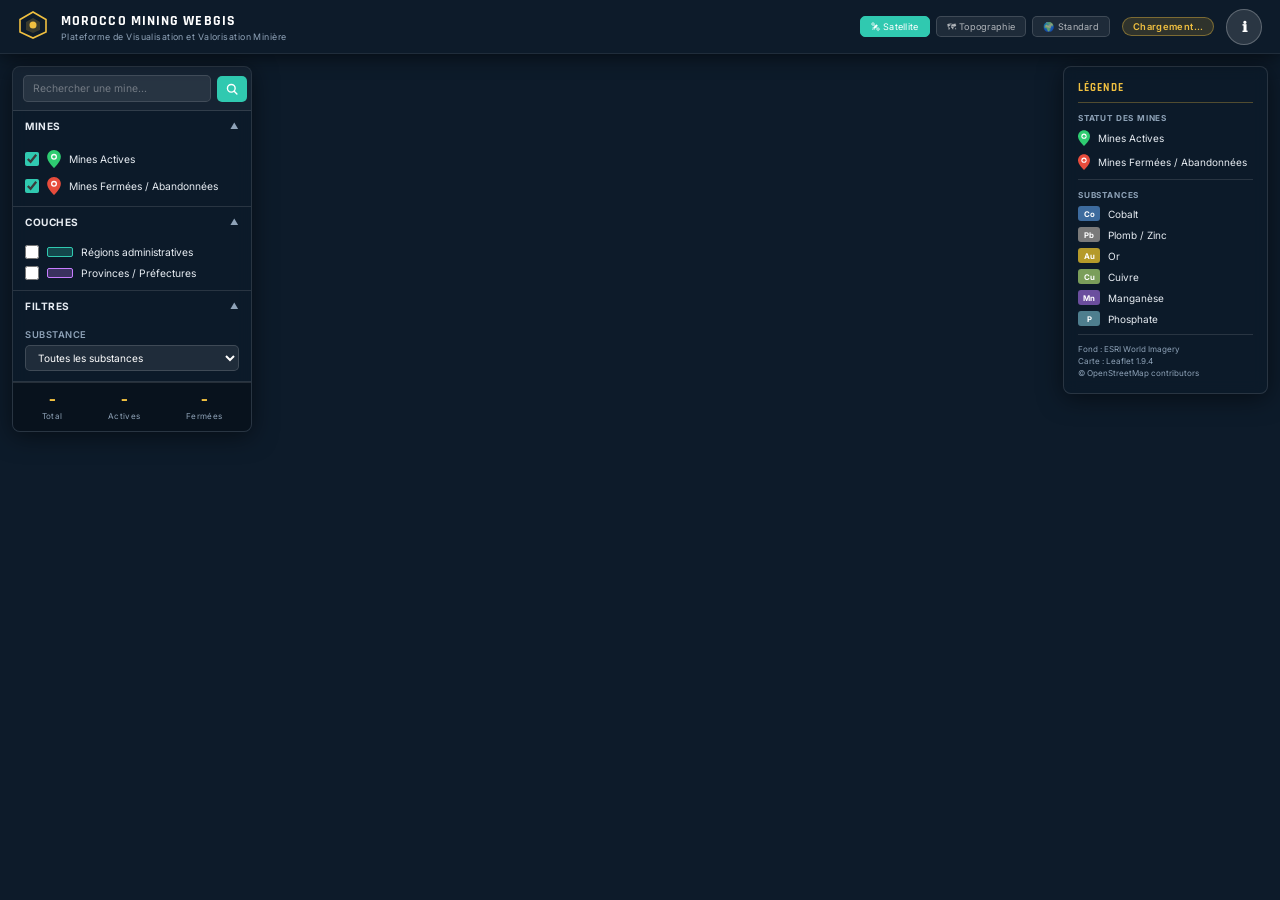
==== commit 3035fa8e: "pdf" ====
--- a/index.html
+++ b/index.html
@@ -281,8 +281,10 @@
 ══════════════════════════════════════════ -->
 <script src="https://unpkg.com/leaflet@1.9.4/dist/leaflet.js"
   integrity="sha256-20nQCchB9co0qIjJZRGuk2/Z9VM+kNiyxNV1lvTlZBo=" crossorigin="anonymous"></script>
-<script src="https://cdnjs.cloudflare.com/ajax/libs/html2pdf.js/0.10.2/html2pdf.bundle.min.js"
-  integrity="sha384-aBc0BOllaGWrQx51DYt978St/L7B+21jzNGc4N/jnGD0NxGwj8S/ftRgW0AkXIak" crossorigin="anonymous"></script>
+<script src="https://cdnjs.cloudflare.com/ajax/libs/html2canvas/1.4.1/html2canvas.min.js"
+  integrity="sha384-ZZ1pncU3bQe8y31yfZdMFdSpttDoPmOZg2wguVK9almUodir1PghgT0eY7Mrty8H" crossorigin="anonymous"></script>
+<script src="https://cdnjs.cloudflare.com/ajax/libs/jspdf/2.5.1/jspdf.umd.min.js"
+  integrity="sha384-JcnsjUPPylna1s1fvi1u12X5qjY5OL56iySh75FdtrwhO/SWXgMjoVqcKyIIWOLk" crossorigin="anonymous"></script>
 <script src="js/app.js"></script>
 
 <!-- LIGHTBOX -->
